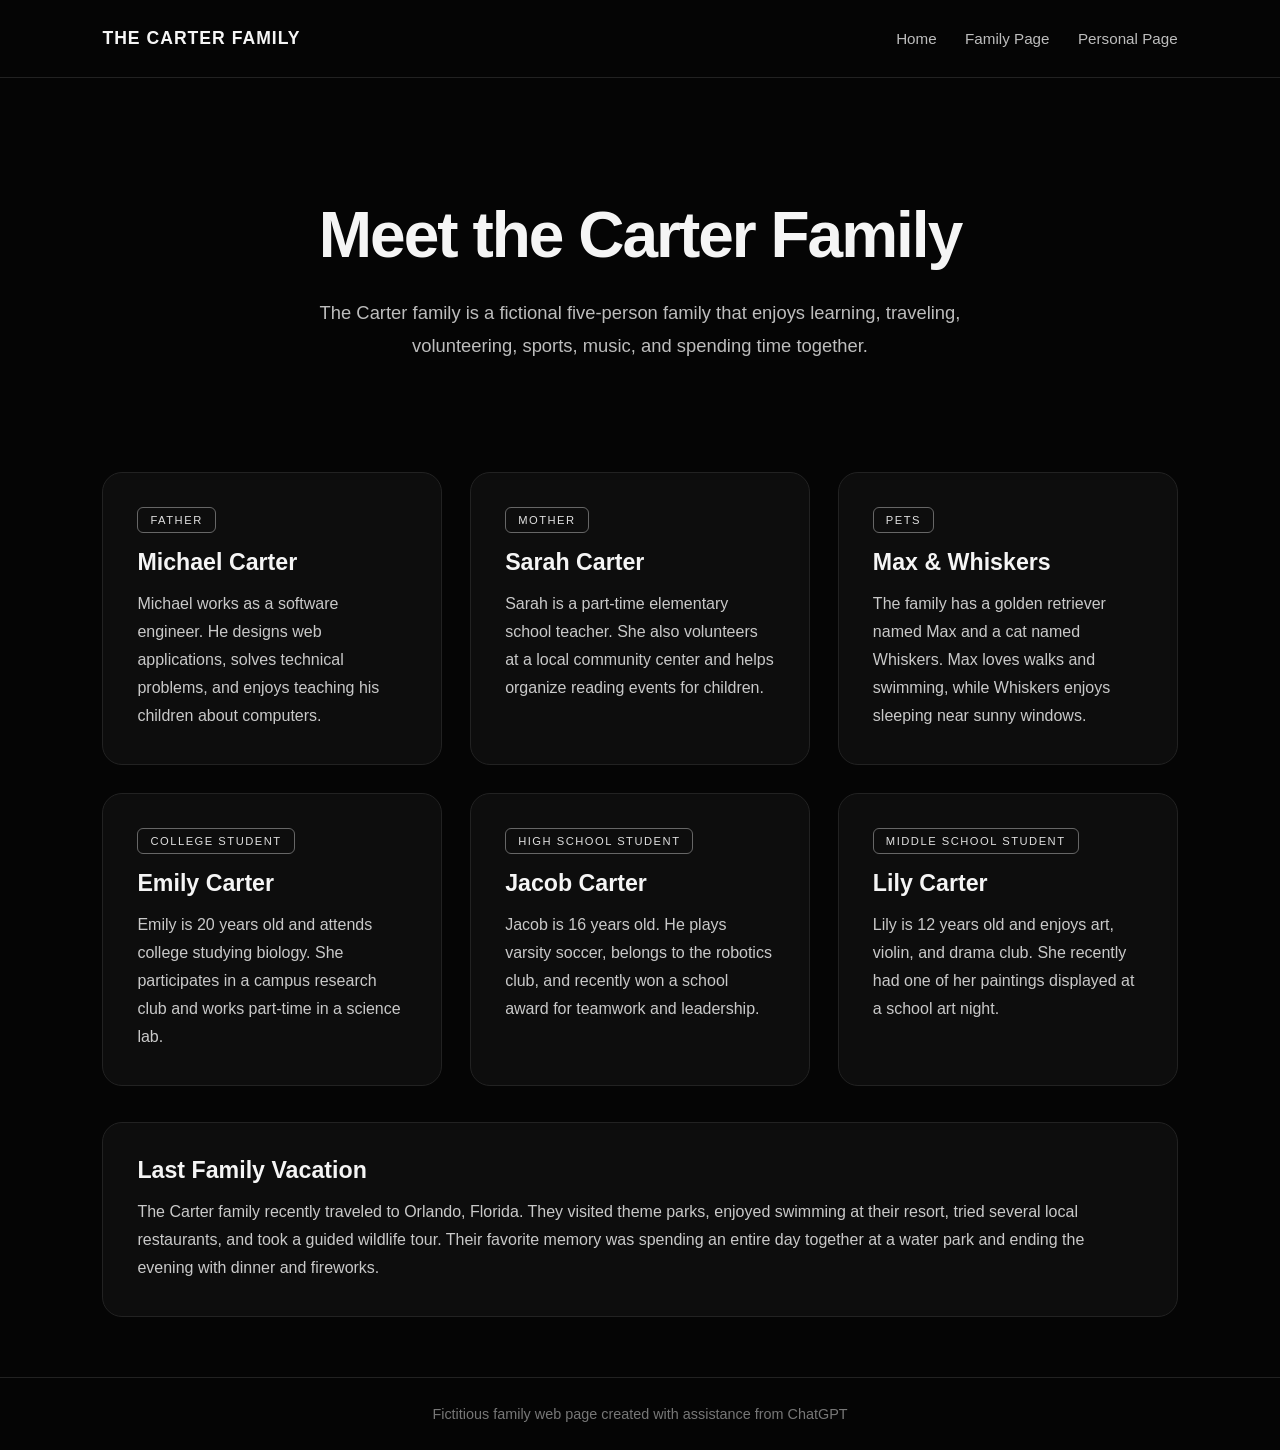
==== family.html @ 8f7396c5 "Update family.html" ====
<!DOCTYPE html>
<html>
<head>
    <title>The Carter Family</title>
    <link rel="stylesheet" href="style.css">
</head>
<body>

<nav>
    <div class="logo">The Carter Family</div>
    <div>
        <a href="index.html">Home</a>
        <a href="family.html">Family Page</a>
        <a href="personal.html">Personal Page</a>
    </div>
</nav>

<section class="hero">
    <h1>Meet the Carter Family</h1>
    <p>
        The Carter family is a fictional five-person family that enjoys learning,
        traveling, volunteering, sports, music, and spending time together.
    </p>
</section>

<div class="container">
    <div class="card-grid">

        <!-- TOP ROW -->
        <div class="card">
            <span class="badge">Father</span>
            <h2>Michael Carter</h2>
            <p>
                Michael works as a software engineer. He designs web applications,
                solves technical problems, and enjoys teaching his children about computers.
            </p>
        </div>

        <div class="card">
            <span class="badge">Mother</span>
            <h2>Sarah Carter</h2>
            <p>
                Sarah is a part-time elementary school teacher. She also volunteers
                at a local community center and helps organize reading events for children.
            </p>
        </div>

        <div class="card">
            <span class="badge">Pets</span>
            <h2>Max & Whiskers</h2>
            <p>
                The family has a golden retriever named Max and a cat named Whiskers.
                Max loves walks and swimming, while Whiskers enjoys sleeping near sunny windows.
            </p>
        </div>

        <!-- BOTTOM ROW -->
        <div class="card">
            <span class="badge">College Student</span>
            <h2>Emily Carter</h2>
            <p>
                Emily is 20 years old and attends college studying biology.
                She participates in a campus research club and works part-time in a science lab.
            </p>
        </div>

        <div class="card">
            <span class="badge">High School Student</span>
            <h2>Jacob Carter</h2>
            <p>
                Jacob is 16 years old. He plays varsity soccer, belongs to the robotics club,
                and recently won a school award for teamwork and leadership.
            </p>
        </div>

        <div class="card">
            <span class="badge">Middle School Student</span>
            <h2>Lily Carter</h2>
            <p>
                Lily is 12 years old and enjoys art, violin, and drama club.
                She recently had one of her paintings displayed at a school art night.
            </p>
        </div>

    </div>

    <br><br>

    <div class="card">
        <h2>Last Family Vacation</h2>
        <p>
            The Carter family recently traveled to Orlando, Florida. They visited theme parks,
            enjoyed swimming at their resort, tried several local restaurants, and took a guided
            wildlife tour. Their favorite memory was spending an entire day together at a water park
            and ending the evening with dinner and fireworks.
        </p>
    </div>
</div>

<footer>
    <p>Fictitious family web page created with assistance from ChatGPT</p>
</footer>

</body>
</html>
---- style.css ----
* {
    box-sizing: border-box;
    margin: 0;
    padding: 0;
}

body {
    font-family: Arial, Helvetica, sans-serif;
    background: #050505;
    color: #f5f5f5;
    min-height: 100vh;
}

/* NAVBAR */
nav {
    display: flex;
    justify-content: space-between;
    align-items: center;
    padding: 28px 8%;
    border-bottom: 1px solid #222;
}

.logo {
    font-size: 1.1rem;
    font-weight: 700;
    letter-spacing: 1px;
    text-transform: uppercase;
}

nav a {
    color: #bdbdbd;
    text-decoration: none;
    margin-left: 24px;
    font-size: 0.95rem;
}

nav a:hover {
    color: #ffffff;
}

/* HERO */
.hero {
    padding: 120px 10% 80px;
    max-width: 1000px;
    margin: 0 auto;
    text-align: center;
}

.hero h1 {
    font-size: 4rem;
    font-weight: 700;
    letter-spacing: -2px;
    margin-bottom: 24px;
}

.hero p {
    color: #bdbdbd;
    font-size: 1.15rem;
    line-height: 1.8;
    max-width: 750px;
    margin: 0 auto;
}

/* BUTTONS */
.button-group {
    margin-top: 38px;
    display: flex;
    justify-content: center;
    gap: 15px;
}

.btn {
    display: inline-block;
    padding: 13px 24px;
    border: 1px solid #444;
    color: #f5f5f5;
    text-decoration: none;
    border-radius: 999px;
    transition: 0.25s;
}

.btn:hover {
    background: #f5f5f5;
    color: #050505;
}

/* CONTENT */
.container {
    width: 84%;
    max-width: 1100px;
    margin: 30px auto 60px;
}

/* 3 PER ROW */
.card-grid {
    display: grid;
    grid-template-columns: repeat(3, 1fr);
    gap: 28px;
}

/* CARDS (BIGGER) */
.card {
    background: #0d0d0d;
    border: 1px solid #222;
    padding: 34px;
    border-radius: 20px;
    transition: 0.25s;
}

.card:hover {
    border-color: #888;
    transform: translateY(-6px);
}

.card h2 {
    font-size: 1.45rem;
    margin-bottom: 14px;
}

.card h3 {
    margin-bottom: 10px;
}

.card p {
    color: #c9c9c9;
    line-height: 1.75;
}

/* OUTLINED LABELS */
.badge {
    display: inline-block;
    font-size: 0.7rem;
    letter-spacing: 1.5px;
    text-transform: uppercase;
    margin-bottom: 16px;

    padding: 6px 12px;
    border: 1px solid #666;
    border-radius: 6px;

    color: #e0e0e0;
    background: transparent;
}

/* FOOTER */
footer {
    border-top: 1px solid #222;
    color: #777;
    text-align: center;
    padding: 28px;
    font-size: 0.9rem;
}
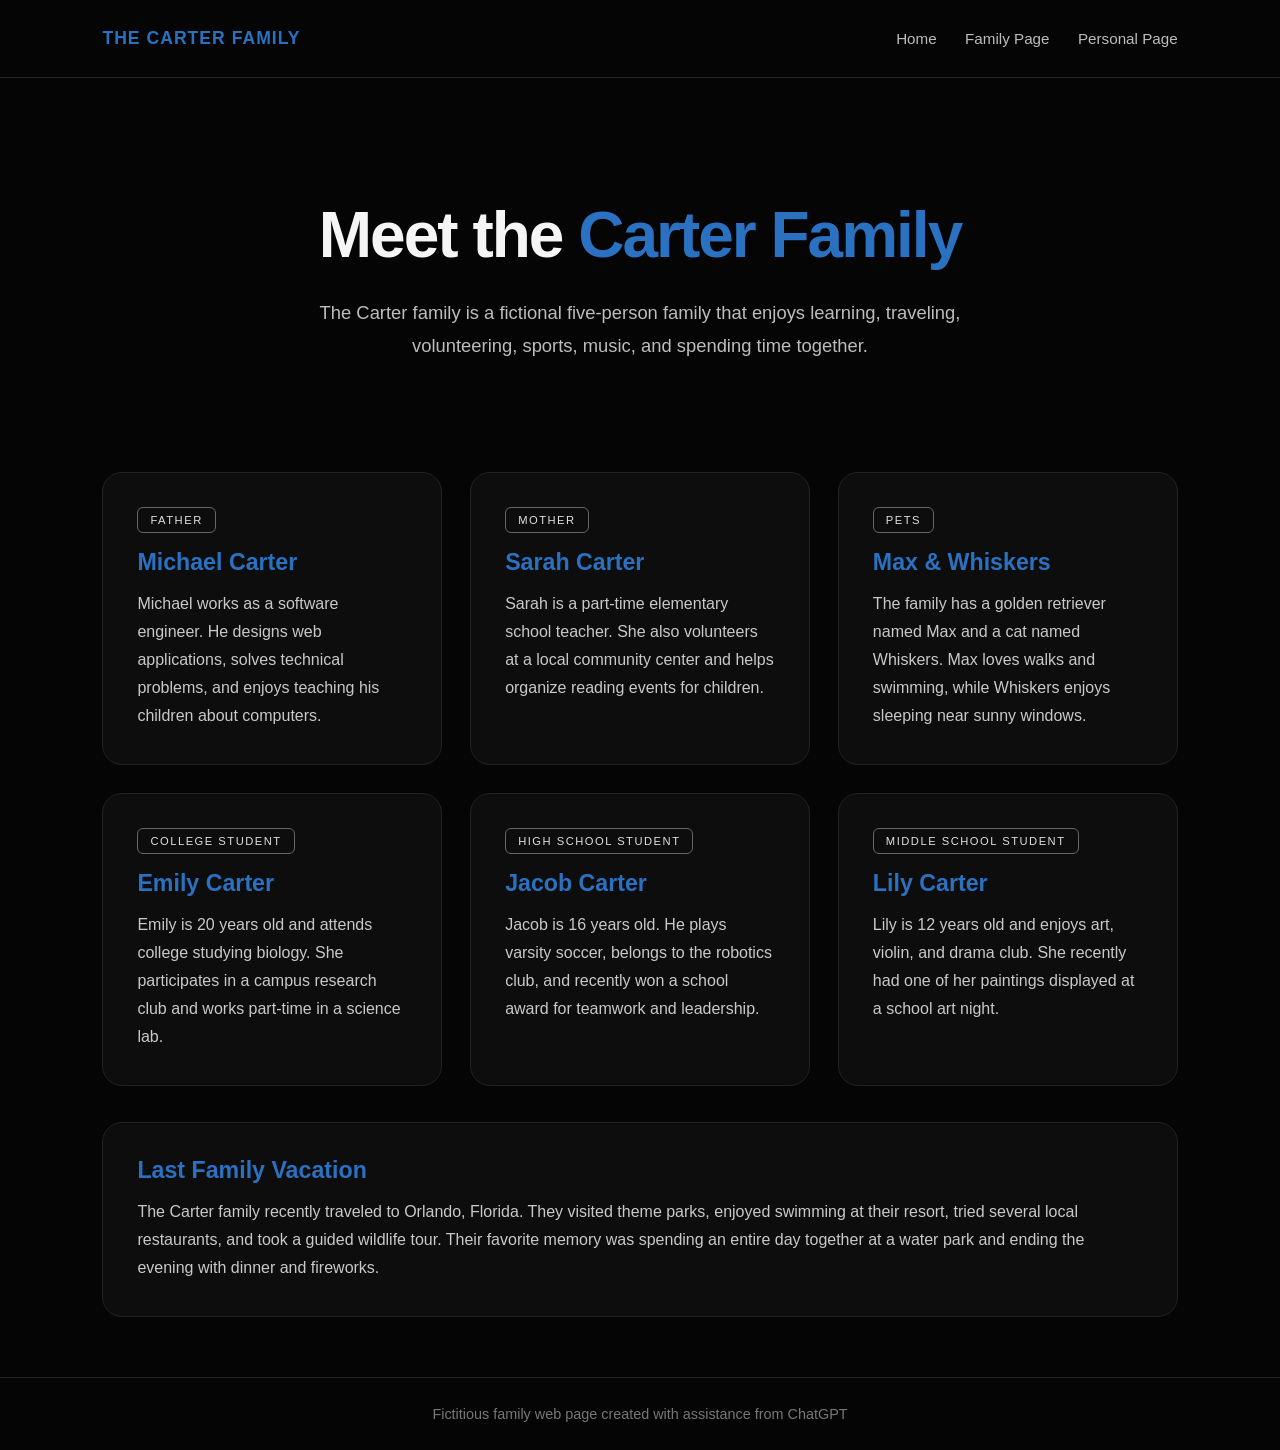
==== commit d35b6d2f: "Update family.html" ====
--- a/family.html
+++ b/family.html
@@ -16,7 +16,7 @@
 </nav>
 
 <section class="hero">
-    <h1>Meet the Carter Family</h1>
+    <h1>Meet the <span>Carter Family</span></h1>
     <p>
         The Carter family is a fictional five-person family that enjoys learning,
         traveling, volunteering, sports, music, and spending time together.
--- a/style.css
+++ b/style.css
@@ -25,6 +25,7 @@
     font-weight: 700;
     letter-spacing: 1px;
     text-transform: uppercase;
+    color: #2b71c2; /* BLUE */
 }
 
 nav a {
@@ -53,6 +54,11 @@
     margin-bottom: 24px;
 }
 
+/* "Carter Family" in title */
+.hero h1 span {
+    color: #2b71c2;
+}
+
 .hero p {
     color: #bdbdbd;
     font-size: 1.15rem;
@@ -72,15 +78,15 @@
 .btn {
     display: inline-block;
     padding: 13px 24px;
-    border: 1px solid #444;
-    color: #f5f5f5;
+    border: 1px solid #2b71c2;
+    color: #2b71c2;
     text-decoration: none;
     border-radius: 999px;
     transition: 0.25s;
 }
 
 .btn:hover {
-    background: #f5f5f5;
+    background: #2b71c2;
     color: #050505;
 }
 
@@ -91,14 +97,14 @@
     margin: 30px auto 60px;
 }
 
-/* 3 PER ROW */
+/* GRID */
 .card-grid {
     display: grid;
     grid-template-columns: repeat(3, 1fr);
     gap: 28px;
 }
 
-/* CARDS (BIGGER) */
+/* CARDS */
 .card {
     background: #0d0d0d;
     border: 1px solid #222;
@@ -108,25 +114,18 @@
 }
 
 .card:hover {
-    border-color: #888;
+    border-color: #2b71c2;
     transform: translateY(-6px);
 }
 
+/* NAMES in cards (family page) */
 .card h2 {
     font-size: 1.45rem;
     margin-bottom: 14px;
+    color: #2b71c2;
 }
 
-.card h3 {
-    margin-bottom: 10px;
-}
-
-.card p {
-    color: #c9c9c9;
-    line-height: 1.75;
-}
-
-/* OUTLINED LABELS */
+/* LABELS */
 .badge {
     display: inline-block;
     font-size: 0.7rem;
@@ -139,7 +138,23 @@
     border-radius: 6px;
 
     color: #e0e0e0;
-    background: transparent;
+}
+
+/* TEXT */
+.card p {
+    color: #c9c9c9;
+    line-height: 1.75;
+}
+
+/* LAST FAMILY VACATION TITLE */
+.card h2:last-of-type {
+    /* keeps consistent color */
+    color: #2b71c2;
+}
+
+/* PERSONAL PAGE SECTION TITLES */
+.card h2 {
+    color: #2b71c2;
 }
 
 /* FOOTER */
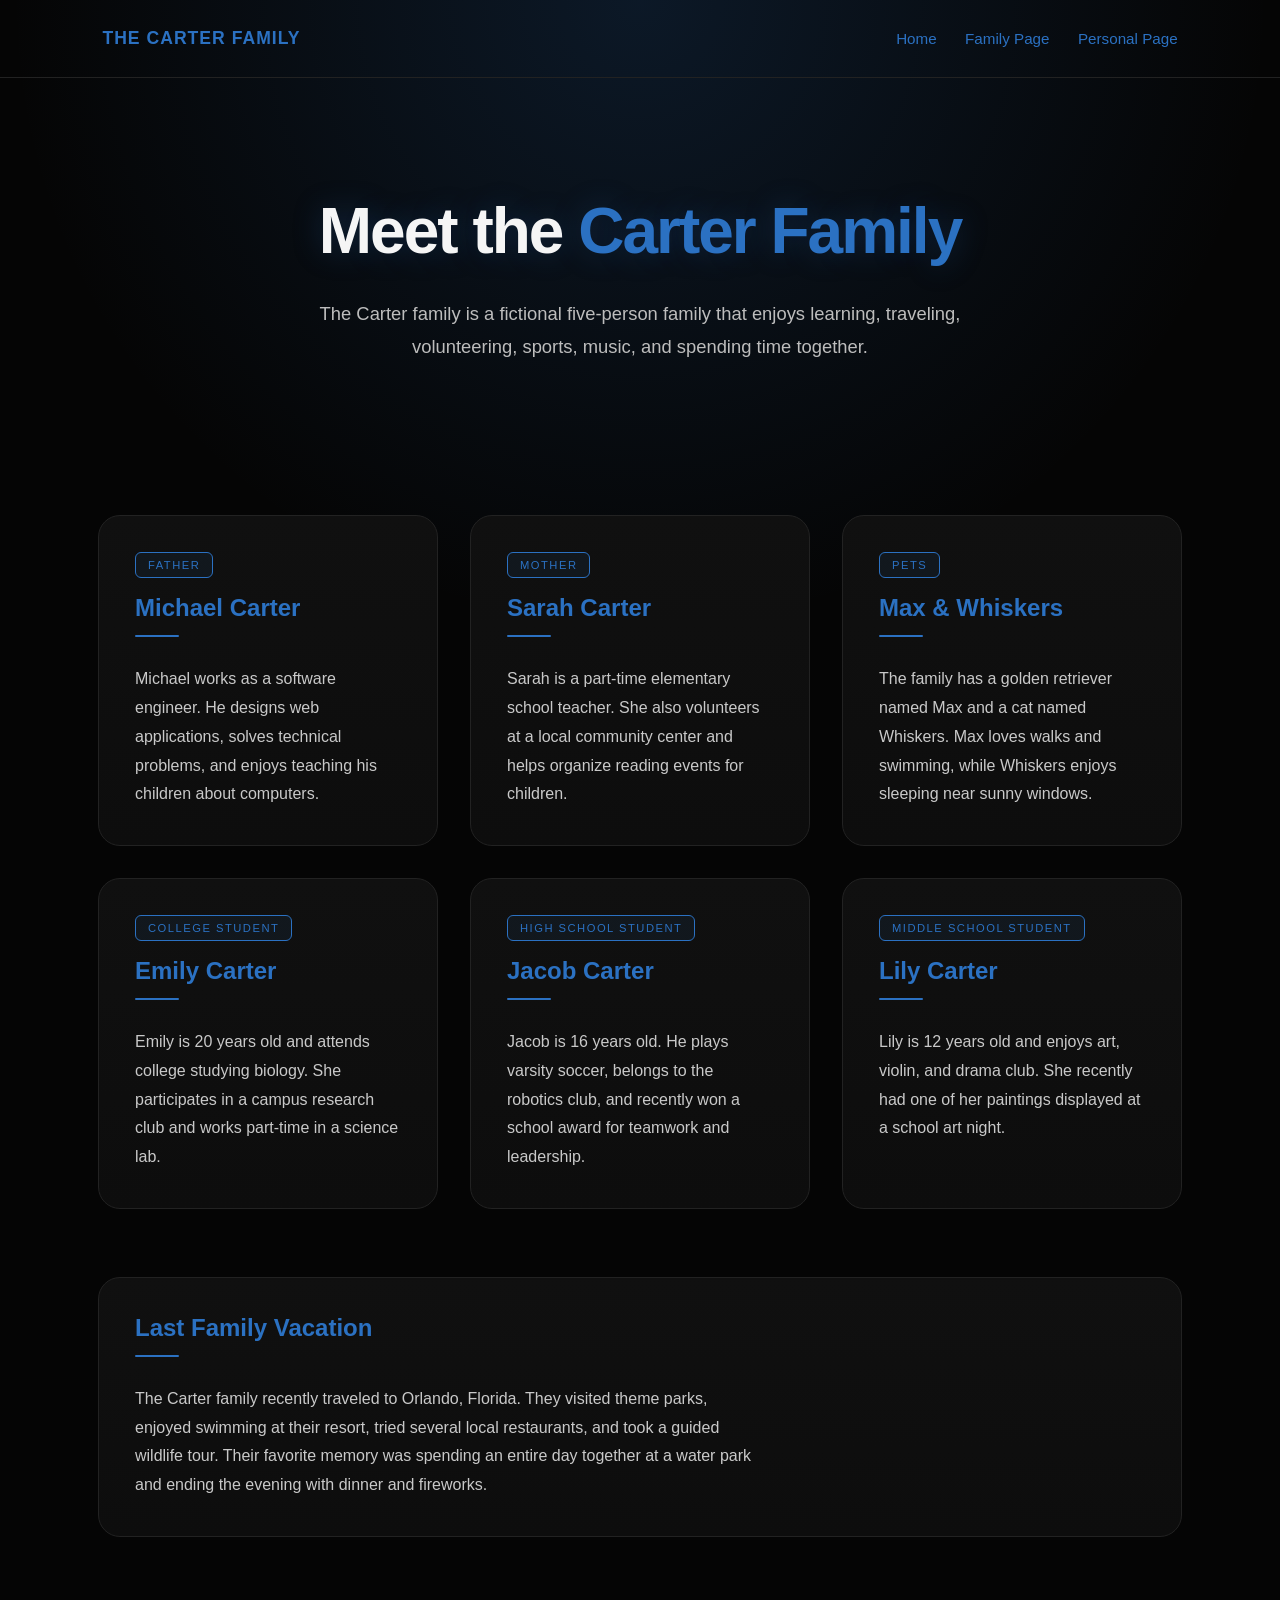
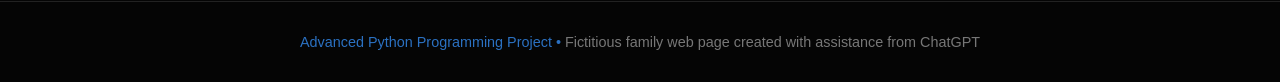
==== commit edfd3749: "Update family.html" ====
--- a/family.html
+++ b/family.html
@@ -9,9 +9,9 @@
 <nav>
     <div class="logo">The Carter Family</div>
     <div>
-        <a href="index.html">Home</a>
-        <a href="family.html">Family Page</a>
-        <a href="personal.html">Personal Page</a>
+        <a href="index.html" class="active">Home</a>
+        <a href="family.html" class="active">Family Page</a>
+        <a href="personal.html" class="active">Personal Page</a>
     </div>
 </nav>
 
--- a/style.css
+++ b/style.css
@@ -4,10 +4,30 @@
     padding: 0;
 }
 
+:root {
+    --accent: #2b71c2;
+    --bg: #050505;
+    --card: #0d0d0d;
+    --border: #222;
+    --text: #f5f5f5;
+    --muted: #c9c9c9;
+
+    --space-sm: 16px;
+    --space-md: 32px;
+    --space-lg: 64px;
+    --space-xl: 120px;
+}
+
+html {
+    scroll-behavior: smooth;
+}
+
 body {
     font-family: Arial, Helvetica, sans-serif;
-    background: #050505;
-    color: #f5f5f5;
+    background:
+        radial-gradient(circle at top center, rgba(43, 113, 194, 0.18), transparent 35%),
+        var(--bg);
+    color: var(--text);
     min-height: 100vh;
 }
 
@@ -17,7 +37,8 @@
     justify-content: space-between;
     align-items: center;
     padding: 28px 8%;
-    border-bottom: 1px solid #222;
+    border-bottom: 1px solid var(--border);
+    animation: fadeDown 0.7s ease both;
 }
 
 .logo {
@@ -25,7 +46,7 @@
     font-weight: 700;
     letter-spacing: 1px;
     text-transform: uppercase;
-    color: #2b71c2; /* BLUE */
+    color: var(--accent);
 }
 
 nav a {
@@ -33,15 +54,17 @@
     text-decoration: none;
     margin-left: 24px;
     font-size: 0.95rem;
-}
-
-nav a:hover {
-    color: #ffffff;
+    transition: 0.25s;
+}
+
+nav a:hover,
+nav a.active {
+    color: var(--accent);
 }
 
 /* HERO */
 .hero {
-    padding: 120px 10% 80px;
+    padding: var(--space-xl) 10%;
     max-width: 1000px;
     margin: 0 auto;
     text-align: center;
@@ -51,12 +74,15 @@
     font-size: 4rem;
     font-weight: 700;
     letter-spacing: -2px;
-    margin-bottom: 24px;
-}
-
-/* "Carter Family" in title */
+    line-height: 1.05;
+    margin-bottom: var(--space-md);
+    opacity: 0;
+    animation: fadeUp 0.8s ease forwards;
+    text-shadow: 0 0 30px rgba(43, 113, 194, 0.25);
+}
+
 .hero h1 span {
-    color: #2b71c2;
+    color: var(--accent);
 }
 
 .hero p {
@@ -64,104 +90,225 @@
     font-size: 1.15rem;
     line-height: 1.8;
     max-width: 750px;
-    margin: 0 auto;
+    margin: 0 auto var(--space-md);
+    opacity: 0;
+    animation: fadeUp 0.8s ease 0.15s forwards;
 }
 
 /* BUTTONS */
 .button-group {
-    margin-top: 38px;
     display: flex;
     justify-content: center;
-    gap: 15px;
+    align-items: center;
+    gap: var(--space-sm);
+    margin-bottom: var(--space-lg);
+    opacity: 0;
+    animation: fadeUp 0.8s ease 0.3s forwards;
 }
 
 .btn {
-    display: inline-block;
+    min-width: 210px;
+    text-align: center;
     padding: 13px 24px;
-    border: 1px solid #2b71c2;
-    color: #2b71c2;
+    border-radius: 999px;
     text-decoration: none;
-    border-radius: 999px;
     transition: 0.25s;
+    font-weight: 500;
+    cursor: pointer;
+}
+
+.btn:first-child {
+    background: var(--accent);
+    color: var(--bg);
+    border: 1px solid var(--accent);
+}
+
+.btn:last-child {
+    border: 1px solid var(--accent);
+    color: var(--accent);
+    background: transparent;
 }
 
 .btn:hover {
-    background: #2b71c2;
-    color: #050505;
+    transform: translateY(-3px);
+    box-shadow: 0 0 22px rgba(43, 113, 194, 0.35);
 }
 
 /* CONTENT */
 .container {
-    width: 84%;
-    max-width: 1100px;
-    margin: 30px auto 60px;
-}
-
-/* GRID */
+    width: 100%;
+    max-width: 1150px;
+    margin: 0 auto var(--space-lg);
+    padding: 0 28px;
+    display: flex;
+    flex-direction: column;
+    align-items: center;
+}
+
+/* CARD GRID */
 .card-grid {
+    width: 100%;
     display: grid;
-    grid-template-columns: repeat(3, 1fr);
-    gap: 28px;
+    grid-template-columns: repeat(auto-fit, minmax(320px, 340px));
+    justify-content: center;
+    gap: var(--space-md);
 }
 
 /* CARDS */
 .card {
-    background: #0d0d0d;
-    border: 1px solid #222;
-    padding: 34px;
-    border-radius: 20px;
+    background: linear-gradient(180deg, #101010, var(--card));
+    border: 1px solid var(--border);
+    padding: 36px;
+    border-radius: 22px;
     transition: 0.25s;
+    opacity: 0;
+    animation: fadeUp 0.65s ease forwards;
+    cursor: default;
 }
 
 .card:hover {
-    border-color: #2b71c2;
+    border-color: var(--accent);
     transform: translateY(-6px);
-}
-
-/* NAMES in cards (family page) */
+    box-shadow: 0 0 28px rgba(43, 113, 194, 0.18);
+}
+
+.card:nth-child(1) { animation-delay: 0.15s; }
+.card:nth-child(2) { animation-delay: 0.25s; }
+.card:nth-child(3) { animation-delay: 0.35s; }
+.card:nth-child(4) { animation-delay: 0.45s; }
+.card:nth-child(5) { animation-delay: 0.55s; }
+.card:nth-child(6) { animation-delay: 0.65s; }
+
 .card h2 {
-    font-size: 1.45rem;
-    margin-bottom: 14px;
-    color: #2b71c2;
-}
-
-/* LABELS */
+    font-size: 1.5rem;
+    margin-bottom: var(--space-sm);
+    color: var(--accent);
+    line-height: 1.2;
+    position: relative;
+    padding-bottom: 12px;
+}
+
+.card h2::after {
+    content: "";
+    display: block;
+    width: 44px;
+    height: 2px;
+    background: var(--accent);
+    margin-top: 12px;
+    border-radius: 999px;
+}
+
+.card p {
+    color: var(--muted);
+    line-height: 1.8;
+    max-width: 70ch;
+}
+
+/* BADGES */
 .badge {
     display: inline-block;
     font-size: 0.7rem;
     letter-spacing: 1.5px;
     text-transform: uppercase;
-    margin-bottom: 16px;
-
+    margin-bottom: var(--space-sm);
     padding: 6px 12px;
-    border: 1px solid #666;
+    border: 1px solid var(--accent);
     border-radius: 6px;
-
-    color: #e0e0e0;
-}
-
-/* TEXT */
-.card p {
-    color: #c9c9c9;
-    line-height: 1.75;
-}
-
-/* LAST FAMILY VACATION TITLE */
-.card h2:last-of-type {
-    /* keeps consistent color */
-    color: #2b71c2;
-}
-
-/* PERSONAL PAGE SECTION TITLES */
-.card h2 {
-    color: #2b71c2;
+    color: var(--accent);
+    background: rgba(43, 113, 194, 0.08);
+}
+
+/* STANDALONE CARD */
+.container > .card {
+    width: 100%;
+    max-width: 1084px;
+    margin-top: var(--space-md);
+    animation-delay: 0.75s;
 }
 
 /* FOOTER */
 footer {
-    border-top: 1px solid #222;
+    border-top: 1px solid var(--border);
     color: #777;
     text-align: center;
-    padding: 28px;
+    padding: var(--space-md);
     font-size: 0.9rem;
-}
+    opacity: 0;
+    animation: fadeUp 0.8s ease 0.9s forwards;
+}
+
+footer p::before {
+    content: "Advanced Python Programming Project • ";
+    color: var(--accent);
+}
+
+/* ACCESSIBILITY */
+a:focus,
+.btn:focus {
+    outline: 2px solid var(--accent);
+    outline-offset: 4px;
+}
+
+/* ANIMATIONS */
+@keyframes fadeUp {
+    from {
+        opacity: 0;
+        transform: translateY(18px);
+    }
+
+    to {
+        opacity: 1;
+        transform: translateY(0);
+    }
+}
+
+@keyframes fadeDown {
+    from {
+        opacity: 0;
+        transform: translateY(-12px);
+    }
+
+    to {
+        opacity: 1;
+        transform: translateY(0);
+    }
+}
+
+/* RESPONSIVE */
+@media (max-width: 900px) {
+    .hero h1 {
+        font-size: 3rem;
+    }
+}
+
+@media (max-width: 650px) {
+    nav {
+        flex-direction: column;
+        gap: 16px;
+    }
+
+    nav a {
+        margin: 0 10px;
+    }
+
+    .hero {
+        padding: var(--space-lg) 10%;
+    }
+
+    .hero h1 {
+        font-size: 2.4rem;
+    }
+
+    .button-group {
+        flex-direction: column;
+        align-items: center;
+    }
+
+    .card-grid {
+        grid-template-columns: 1fr;
+    }
+
+    .container > .card {
+        max-width: 100%;
+    }
+}
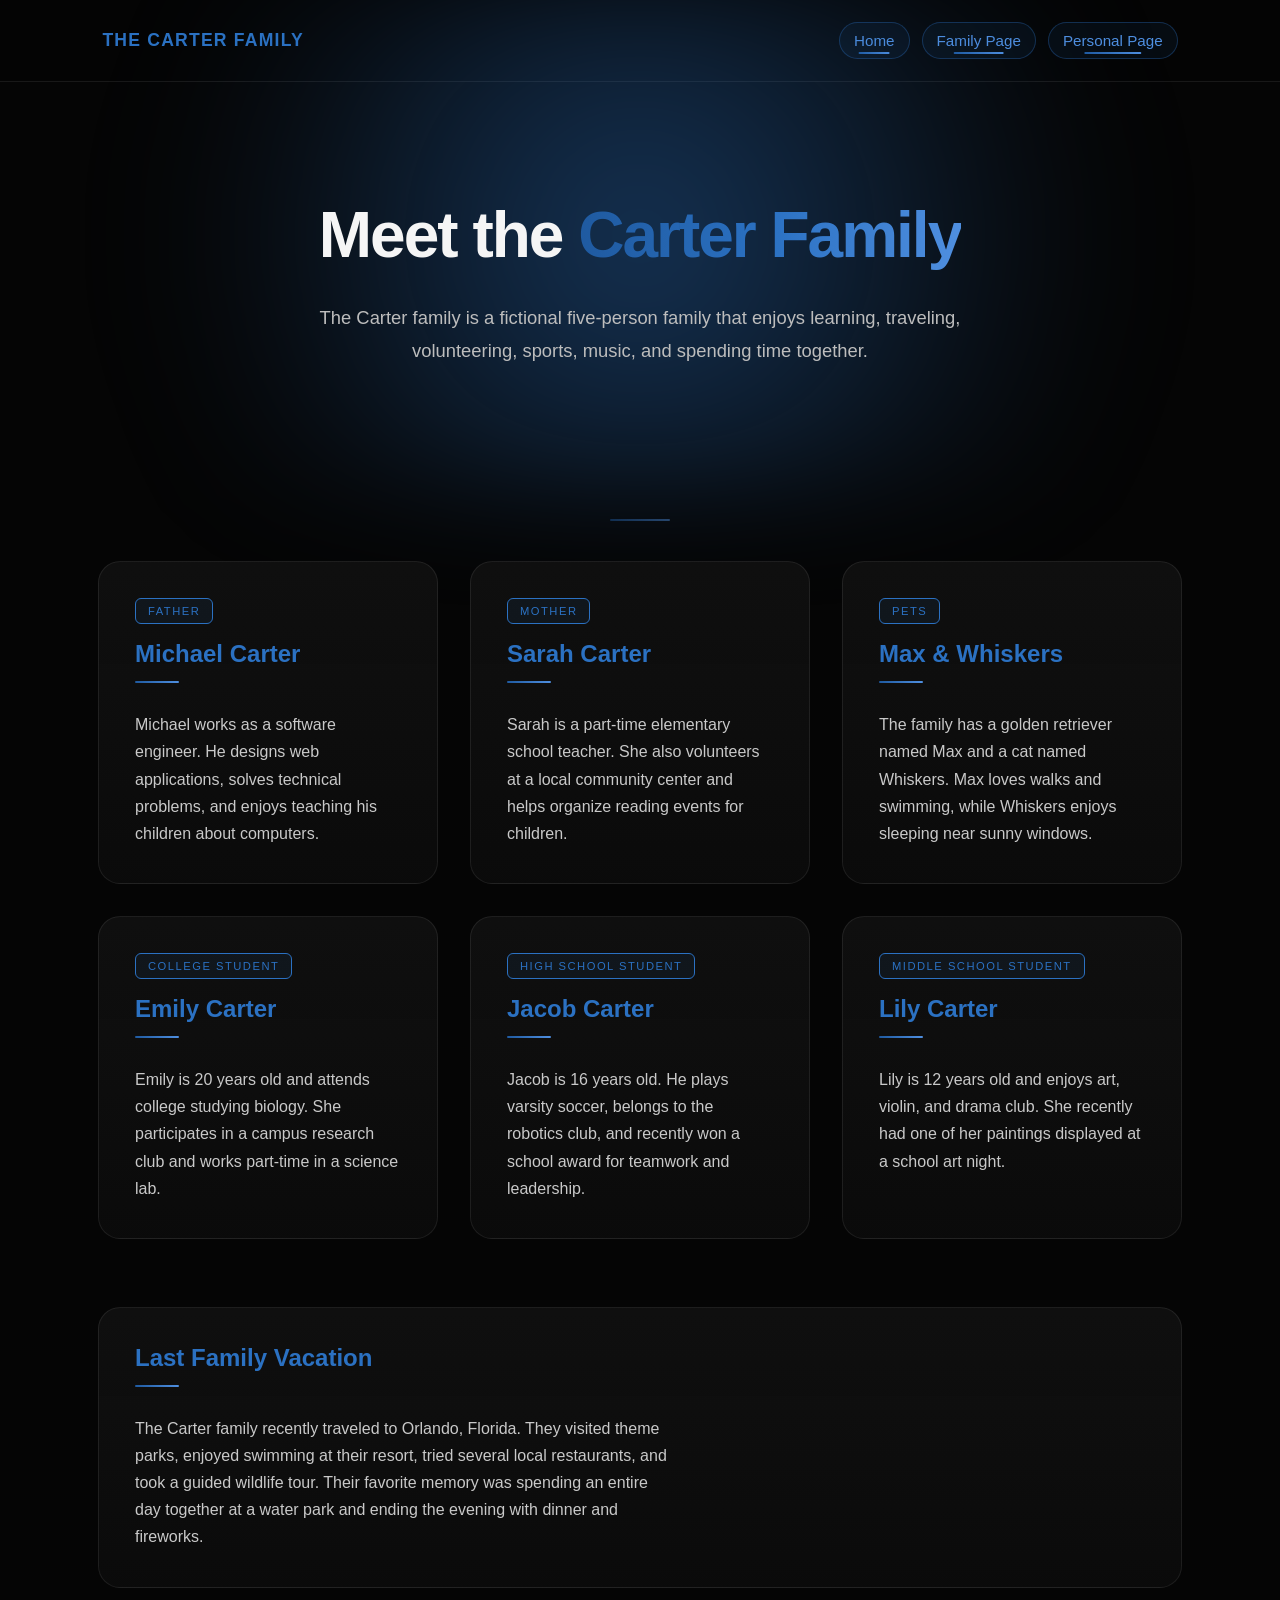
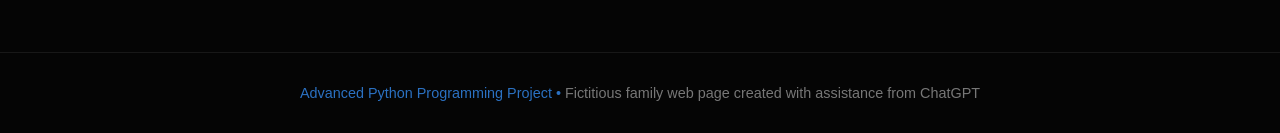
==== commit b3b4b1bf: "Update family.html" ====
--- a/family.html
+++ b/family.html
@@ -4,6 +4,17 @@
     <title>The Carter Family</title>
     <link rel="stylesheet" href="style.css">
 </head>
+
+<script>
+document.querySelectorAll('.card').forEach(card => {
+    card.addEventListener('mousemove', e => {
+        const rect = card.getBoundingClientRect();
+        card.style.setProperty('--x', (e.clientX - rect.left) + 'px');
+        card.style.setProperty('--y', (e.clientY - rect.top) + 'px');
+    });
+});
+</script>    
+    
 <body>
 
 <nav>
--- a/style.css
+++ b/style.css
@@ -6,9 +6,12 @@
 
 :root {
     --accent: #2b71c2;
+    --accent-light: #4f8fe0;
+    --accent-dark: #1f5aa0;
+
     --bg: #050505;
-    --card: #0d0d0d;
-    --border: #222;
+    --card: rgba(13, 13, 13, 0.72);
+    --border: rgba(255, 255, 255, 0.08);
     --text: #f5f5f5;
     --muted: #c9c9c9;
 
@@ -24,11 +27,11 @@
 
 body {
     font-family: Arial, Helvetica, sans-serif;
-    background:
-        radial-gradient(circle at top center, rgba(43, 113, 194, 0.18), transparent 35%),
-        var(--bg);
+    background: var(--bg);
     color: var(--text);
     min-height: 100vh;
+    -webkit-font-smoothing: antialiased;
+    animation: pageFade 0.5s ease both;
 }
 
 /* NAVBAR */
@@ -36,30 +39,61 @@
     display: flex;
     justify-content: space-between;
     align-items: center;
-    padding: 28px 8%;
+    padding: 22px 8%;
     border-bottom: 1px solid var(--border);
+    background: rgba(5, 5, 5, 0.7);
+    backdrop-filter: blur(14px);
     animation: fadeDown 0.7s ease both;
 }
 
 .logo {
     font-size: 1.1rem;
-    font-weight: 700;
-    letter-spacing: 1px;
+    font-weight: 800;
+    letter-spacing: 1.2px;
     text-transform: uppercase;
     color: var(--accent);
 }
 
+nav div:last-child {
+    display: flex;
+    align-items: center;
+    gap: 12px;
+}
+
 nav a {
+    position: relative;
     color: #bdbdbd;
     text-decoration: none;
-    margin-left: 24px;
     font-size: 0.95rem;
+    padding: 9px 14px;
+    border: 1px solid transparent;
+    border-radius: 999px;
     transition: 0.25s;
 }
 
 nav a:hover,
 nav a.active {
-    color: var(--accent);
+    color: var(--accent-light);
+    border-color: rgba(43, 113, 194, 0.35);
+    background: rgba(43, 113, 194, 0.08);
+}
+
+nav a::after {
+    content: "";
+    position: absolute;
+    left: 50%;
+    bottom: 4px;
+    width: 0;
+    height: 2px;
+    background: linear-gradient(90deg, var(--accent-dark), var(--accent-light));
+    border-radius: 999px;
+    transform: translateX(-50%);
+    transition: 0.25s;
+}
+
+nav a:hover::after,
+nav a.active::after {
+    width: 45%;
 }
 
 /* HERO */
@@ -76,13 +110,37 @@
     letter-spacing: -2px;
     line-height: 1.05;
     margin-bottom: var(--space-md);
-    opacity: 0;
-    animation: fadeUp 0.8s ease forwards;
-    text-shadow: 0 0 30px rgba(43, 113, 194, 0.25);
+    position: relative;
+    opacity: 0;
+    animation: titleLoad 0.9s ease forwards;
 }
 
 .hero h1 span {
-    color: var(--accent);
+    background: linear-gradient(90deg, var(--accent-dark), var(--accent), var(--accent-light));
+    -webkit-background-clip: text;
+    background-clip: text;
+    color: transparent;
+}
+
+/* GLOW */
+.hero h1::before {
+    content: "";
+    position: absolute;
+    left: 50%;
+    top: 50%;
+    transform: translate(-50%, -50%);
+    width: 1050px;
+    height: 520px;
+    background: radial-gradient(
+        circle,
+        rgba(43, 113, 194, 0.42) 0%,
+        rgba(43, 113, 194, 0.24) 35%,
+        rgba(43, 113, 194, 0.09) 60%,
+        transparent 85%
+    );
+    filter: blur(55px);
+    z-index: -1;
+    animation: glowPulse 4s ease-in-out infinite;
 }
 
 .hero p {
@@ -92,7 +150,7 @@
     max-width: 750px;
     margin: 0 auto var(--space-md);
     opacity: 0;
-    animation: fadeUp 0.8s ease 0.15s forwards;
+    animation: fadeUp 0.8s ease 0.2s forwards;
 }
 
 /* BUTTONS */
@@ -101,9 +159,9 @@
     justify-content: center;
     align-items: center;
     gap: var(--space-sm);
-    margin-bottom: var(--space-lg);
-    opacity: 0;
-    animation: fadeUp 0.8s ease 0.3s forwards;
+    margin-bottom: 36px;
+    opacity: 0;
+    animation: fadeUp 0.8s ease 0.35s forwards;
 }
 
 .btn {
@@ -118,7 +176,7 @@
 }
 
 .btn:first-child {
-    background: var(--accent);
+    background: linear-gradient(90deg, var(--accent-dark), var(--accent), var(--accent-light));
     color: var(--bg);
     border: 1px solid var(--accent);
 }
@@ -130,8 +188,8 @@
 }
 
 .btn:hover {
-    transform: translateY(-3px);
-    box-shadow: 0 0 22px rgba(43, 113, 194, 0.35);
+    transform: translateY(-3px) scale(1.03);
+    box-shadow: 0 0 22px rgba(43, 113, 194, 0.42);
 }
 
 /* CONTENT */
@@ -145,6 +203,17 @@
     align-items: center;
 }
 
+.container::before {
+    content: "";
+    display: block;
+    width: 60px;
+    height: 2px;
+    background: linear-gradient(90deg, var(--accent-dark), var(--accent-light));
+    margin: 0 auto 40px;
+    opacity: 0.45;
+    border-radius: 999px;
+}
+
 /* CARD GRID */
 .card-grid {
     width: 100%;
@@ -156,18 +225,38 @@
 
 /* CARDS */
 .card {
-    background: linear-gradient(180deg, #101010, var(--card));
+    position: relative;
+    overflow: hidden;
+    background: linear-gradient(180deg, rgba(18, 18, 18, 0.84), var(--card));
+    backdrop-filter: blur(8px);
     border: 1px solid var(--border);
     padding: 36px;
     border-radius: 22px;
     transition: 0.25s;
     opacity: 0;
     animation: fadeUp 0.65s ease forwards;
-    cursor: default;
+}
+
+.card::before {
+    content: "";
+    position: absolute;
+    width: 220px;
+    height: 220px;
+    background: radial-gradient(circle, rgba(43, 113, 194, 0.22), transparent 70%);
+    top: var(--y, 50%);
+    left: var(--x, 50%);
+    transform: translate(-50%, -50%);
+    opacity: 0;
+    transition: opacity 0.25s;
+    pointer-events: none;
+}
+
+.card:hover::before {
+    opacity: 1;
 }
 
 .card:hover {
-    border-color: var(--accent);
+    border-color: rgba(43, 113, 194, 0.7);
     transform: translateY(-6px);
     box-shadow: 0 0 28px rgba(43, 113, 194, 0.18);
 }
@@ -179,12 +268,18 @@
 .card:nth-child(5) { animation-delay: 0.55s; }
 .card:nth-child(6) { animation-delay: 0.65s; }
 
+.card h2,
+.card p,
+.badge {
+    position: relative;
+    z-index: 1;
+}
+
 .card h2 {
     font-size: 1.5rem;
     margin-bottom: var(--space-sm);
     color: var(--accent);
     line-height: 1.2;
-    position: relative;
     padding-bottom: 12px;
 }
 
@@ -193,15 +288,15 @@
     display: block;
     width: 44px;
     height: 2px;
-    background: var(--accent);
+    background: linear-gradient(90deg, var(--accent-dark), var(--accent-light));
     margin-top: 12px;
     border-radius: 999px;
 }
 
 .card p {
     color: var(--muted);
-    line-height: 1.8;
-    max-width: 70ch;
+    line-height: 1.7;
+    max-width: 60ch;
 }
 
 /* BADGES */
@@ -250,6 +345,40 @@
 }
 
 /* ANIMATIONS */
+@keyframes pageFade {
+    from {
+        opacity: 0;
+    }
+
+    to {
+        opacity: 1;
+    }
+}
+
+@keyframes titleLoad {
+    from {
+        opacity: 0;
+        transform: translateY(22px) scale(0.98);
+    }
+
+    to {
+        opacity: 1;
+        transform: translateY(0) scale(1);
+    }
+}
+
+@keyframes glowPulse {
+    0%, 100% {
+        opacity: 0.55;
+        transform: translate(-50%, -50%) scale(0.96);
+    }
+
+    50% {
+        opacity: 0.95;
+        transform: translate(-50%, -50%) scale(1.04);
+    }
+}
+
 @keyframes fadeUp {
     from {
         opacity: 0;
@@ -287,8 +416,13 @@
         gap: 16px;
     }
 
+    nav div:last-child {
+        flex-wrap: wrap;
+        justify-content: center;
+    }
+
     nav a {
-        margin: 0 10px;
+        margin: 0;
     }
 
     .hero {
@@ -297,6 +431,11 @@
 
     .hero h1 {
         font-size: 2.4rem;
+    }
+
+    .hero h1::before {
+        width: 650px;
+        height: 380px;
     }
 
     .button-group {
@@ -307,8 +446,4 @@
     .card-grid {
         grid-template-columns: 1fr;
     }
-
-    .container > .card {
-        max-width: 100%;
-    }
-}
+}
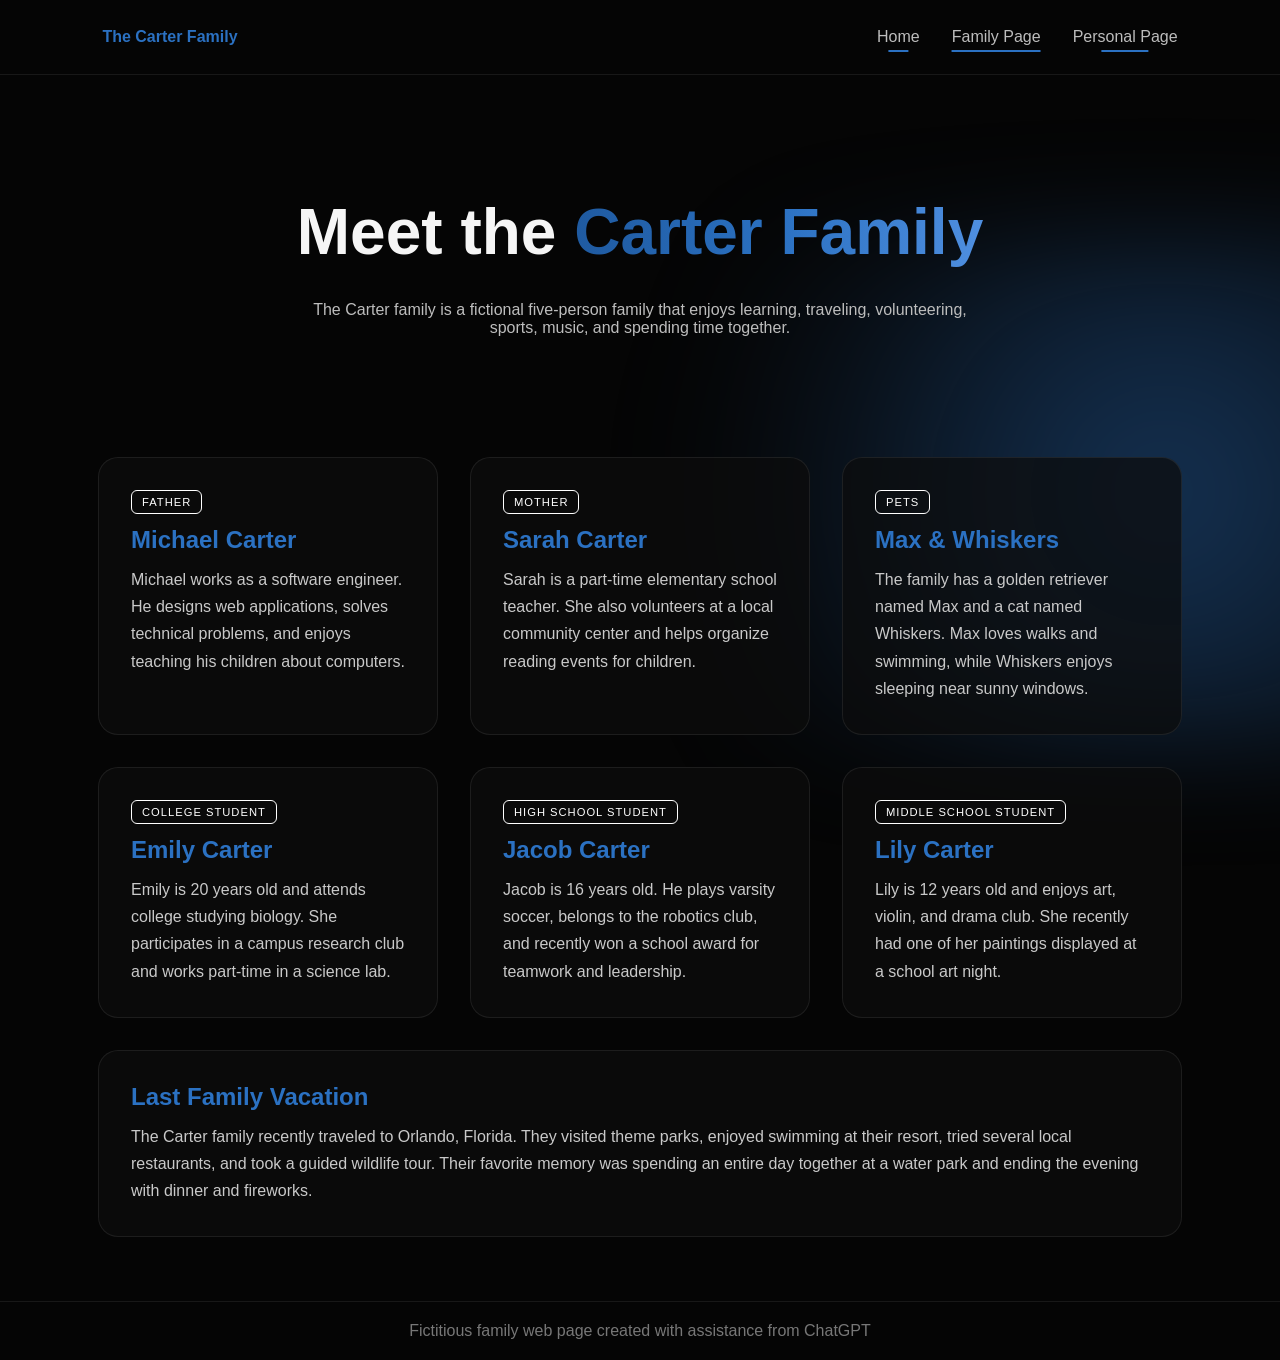
==== commit 8ad49604: "Update family.html" ====
--- a/family.html
+++ b/family.html
@@ -5,24 +5,14 @@
     <link rel="stylesheet" href="style.css">
 </head>
 
-<script>
-document.querySelectorAll('.card').forEach(card => {
-    card.addEventListener('mousemove', e => {
-        const rect = card.getBoundingClientRect();
-        card.style.setProperty('--x', (e.clientX - rect.left) + 'px');
-        card.style.setProperty('--y', (e.clientY - rect.top) + 'px');
-    });
-});
-</script>    
-    
 <body>
 
 <nav>
     <div class="logo">The Carter Family</div>
     <div>
-        <a href="index.html" class="active">Home</a>
+        <a href="index.html">Home</a>
         <a href="family.html" class="active">Family Page</a>
-        <a href="personal.html" class="active">Personal Page</a>
+        <a href="personal.html">Personal Page</a>
     </div>
 </nav>
 
@@ -37,7 +27,6 @@
 <div class="container">
     <div class="card-grid">
 
-        <!-- TOP ROW -->
         <div class="card">
             <span class="badge">Father</span>
             <h2>Michael Carter</h2>
@@ -65,7 +54,6 @@
             </p>
         </div>
 
-        <!-- BOTTOM ROW -->
         <div class="card">
             <span class="badge">College Student</span>
             <h2>Emily Carter</h2>
@@ -93,18 +81,16 @@
             </p>
         </div>
 
-    </div>
+        <div class="card">
+            <h2>Last Family Vacation</h2>
+            <p>
+                The Carter family recently traveled to Orlando, Florida. They visited theme parks,
+                enjoyed swimming at their resort, tried several local restaurants, and took a guided
+                wildlife tour. Their favorite memory was spending an entire day together at a water park
+                and ending the evening with dinner and fireworks.
+            </p>
+        </div>
 
-    <br><br>
-
-    <div class="card">
-        <h2>Last Family Vacation</h2>
-        <p>
-            The Carter family recently traveled to Orlando, Florida. They visited theme parks,
-            enjoyed swimming at their resort, tried several local restaurants, and took a guided
-            wildlife tour. Their favorite memory was spending an entire day together at a water park
-            and ending the evening with dinner and fireworks.
-        </p>
     </div>
 </div>
 
--- a/style.css
+++ b/style.css
@@ -19,6 +19,8 @@
     --space-md: 32px;
     --space-lg: 64px;
     --space-xl: 120px;
+
+    --card-width: 340px;
 }
 
 html {
@@ -31,88 +33,70 @@
     color: var(--text);
     min-height: 100vh;
     -webkit-font-smoothing: antialiased;
-    animation: pageFade 0.5s ease both;
-}
-
-/* NAVBAR */
+    animation: pageFade 0.6s ease both;
+}
+
+/* NAV */
 nav {
     display: flex;
     justify-content: space-between;
     align-items: center;
     padding: 22px 8%;
     border-bottom: 1px solid var(--border);
-    background: rgba(5, 5, 5, 0.7);
-    backdrop-filter: blur(14px);
-    animation: fadeDown 0.7s ease both;
+    animation: fadeDown 0.6s ease both;
 }
 
 .logo {
-    font-size: 1.1rem;
-    font-weight: 800;
-    letter-spacing: 1.2px;
-    text-transform: uppercase;
     color: var(--accent);
+    font-weight: 700;
 }
 
 nav div:last-child {
     display: flex;
-    align-items: center;
-    gap: 12px;
+    gap: 32px;
 }
 
 nav a {
     position: relative;
     color: #bdbdbd;
     text-decoration: none;
-    font-size: 0.95rem;
-    padding: 9px 14px;
-    border: 1px solid transparent;
-    border-radius: 999px;
+    padding: 6px 0;
     transition: 0.25s;
-}
-
-nav a:hover,
-nav a.active {
-    color: var(--accent-light);
-    border-color: rgba(43, 113, 194, 0.35);
-    background: rgba(43, 113, 194, 0.08);
 }
 
 nav a::after {
     content: "";
     position: absolute;
     left: 50%;
-    bottom: 4px;
-    width: 0;
+    bottom: 0;
+    width: 45%;
     height: 2px;
-    background: linear-gradient(90deg, var(--accent-dark), var(--accent-light));
-    border-radius: 999px;
+    background: var(--accent);
     transform: translateX(-50%);
     transition: 0.25s;
 }
 
 nav a:hover::after,
 nav a.active::after {
-    width: 45%;
+    width: 100%;
+}
+
+nav a:hover {
+    color: var(--accent-light);
 }
 
 /* HERO */
 .hero {
     padding: var(--space-xl) 10%;
-    max-width: 1000px;
-    margin: 0 auto;
     text-align: center;
 }
 
 .hero h1 {
     font-size: 4rem;
-    font-weight: 700;
-    letter-spacing: -2px;
-    line-height: 1.05;
     margin-bottom: var(--space-md);
     position: relative;
     opacity: 0;
-    animation: titleLoad 0.9s ease forwards;
+    animation: titleLoad 0.8s ease forwards;
 }
 
 .hero h1 span {
@@ -122,13 +106,11 @@
     color: transparent;
 }
 
-/* GLOW */
 .hero h1::before {
     content: "";
     position: absolute;
     left: 50%;
     top: 50%;
-    transform: translate(-50%, -50%);
     width: 1050px;
     height: 520px;
     background: radial-gradient(
@@ -145,10 +127,8 @@
 
 .hero p {
     color: #bdbdbd;
-    font-size: 1.15rem;
-    line-height: 1.8;
-    max-width: 750px;
-    margin: 0 auto var(--space-md);
+    max-width: 700px;
+    margin: auto;
     opacity: 0;
     animation: fadeUp 0.8s ease 0.2s forwards;
 }
@@ -157,9 +137,8 @@
 .button-group {
     display: flex;
     justify-content: center;
-    align-items: center;
     gap: var(--space-sm);
-    margin-bottom: 36px;
+    margin: 32px 0;
     opacity: 0;
     animation: fadeUp 0.8s ease 0.35s forwards;
 }
@@ -167,98 +146,55 @@
 .btn {
     min-width: 210px;
     text-align: center;
-    padding: 13px 24px;
+    padding: 12px 24px;
     border-radius: 999px;
     text-decoration: none;
     transition: 0.25s;
-    font-weight: 500;
-    cursor: pointer;
 }
 
 .btn:first-child {
     background: linear-gradient(90deg, var(--accent-dark), var(--accent), var(--accent-light));
-    color: var(--bg);
-    border: 1px solid var(--accent);
+    color: black;
 }
 
 .btn:last-child {
     border: 1px solid var(--accent);
     color: var(--accent);
-    background: transparent;
 }
 
 .btn:hover {
     transform: translateY(-3px) scale(1.03);
-    box-shadow: 0 0 22px rgba(43, 113, 194, 0.42);
-}
-
-/* CONTENT */
+    box-shadow: 0 0 22px rgba(43, 113, 194, 0.4);
+}
+
+/* LOCKED LAYOUT */
 .container {
-    width: 100%;
-    max-width: 1150px;
-    margin: 0 auto var(--space-lg);
-    padding: 0 28px;
-    display: flex;
-    flex-direction: column;
-    align-items: center;
-}
-
-.container::before {
-    content: "";
-    display: block;
-    width: 60px;
-    height: 2px;
-    background: linear-gradient(90deg, var(--accent-dark), var(--accent-light));
-    margin: 0 auto 40px;
-    opacity: 0.45;
-    border-radius: 999px;
-}
-
-/* CARD GRID */
+    max-width: calc((var(--card-width) * 3) + (var(--space-md) * 2));
+    margin: auto;
+    padding: 0;
+}
+
 .card-grid {
-    width: 100%;
     display: grid;
-    grid-template-columns: repeat(auto-fit, minmax(320px, 340px));
-    justify-content: center;
+    grid-template-columns: repeat(3, var(--card-width));
     gap: var(--space-md);
 }
 
 /* CARDS */
 .card {
-    position: relative;
-    overflow: hidden;
-    background: linear-gradient(180deg, rgba(18, 18, 18, 0.84), var(--card));
-    backdrop-filter: blur(8px);
+    background: var(--card);
     border: 1px solid var(--border);
-    padding: 36px;
-    border-radius: 22px;
+    padding: 32px;
+    border-radius: 20px;
     transition: 0.25s;
     opacity: 0;
-    animation: fadeUp 0.65s ease forwards;
-}
-
-.card::before {
-    content: "";
-    position: absolute;
-    width: 220px;
-    height: 220px;
-    background: radial-gradient(circle, rgba(43, 113, 194, 0.22), transparent 70%);
-    top: var(--y, 50%);
-    left: var(--x, 50%);
-    transform: translate(-50%, -50%);
-    opacity: 0;
-    transition: opacity 0.25s;
-    pointer-events: none;
-}
-
-.card:hover::before {
-    opacity: 1;
+    animation: fadeUp 0.6s ease forwards;
 }
 
 .card:hover {
-    border-color: rgba(43, 113, 194, 0.7);
+    border-color: var(--accent);
     transform: translateY(-6px);
-    box-shadow: 0 0 28px rgba(43, 113, 194, 0.18);
+    box-shadow: 0 0 20px rgba(43, 113, 194, 0.2);
 }
 
 .card:nth-child(1) { animation-delay: 0.15s; }
@@ -267,114 +203,75 @@
 .card:nth-child(4) { animation-delay: 0.45s; }
 .card:nth-child(5) { animation-delay: 0.55s; }
 .card:nth-child(6) { animation-delay: 0.65s; }
-
-.card h2,
-.card p,
-.badge {
-    position: relative;
-    z-index: 1;
+.card:nth-child(7) { animation-delay: 0.75s; }
+
+/* WIDE BOTTOM CARD */
+.card-grid > .card:last-child:nth-child(7) {
+    grid-column: 1 / 4;
+    width: 100%;
 }
 
 .card h2 {
-    font-size: 1.5rem;
-    margin-bottom: var(--space-sm);
     color: var(--accent);
-    line-height: 1.2;
-    padding-bottom: 12px;
-}
-
-.card h2::after {
-    content: "";
-    display: block;
-    width: 44px;
-    height: 2px;
-    background: linear-gradient(90deg, var(--accent-dark), var(--accent-light));
-    margin-top: 12px;
-    border-radius: 999px;
+    margin-bottom: 12px;
 }
 
 .card p {
     color: var(--muted);
     line-height: 1.7;
-    max-width: 60ch;
-}
-
-/* BADGES */
+}
+
+/* FAMILY LABELS */
 .badge {
     display: inline-block;
+    margin-bottom: 12px;
+    padding: 5px 10px;
     font-size: 0.7rem;
-    letter-spacing: 1.5px;
+    letter-spacing: 1px;
     text-transform: uppercase;
-    margin-bottom: var(--space-sm);
-    padding: 6px 12px;
-    border: 1px solid var(--accent);
+    color: white;
+    border: 1px solid white;
+    background: transparent;
     border-radius: 6px;
-    color: var(--accent);
-    background: rgba(43, 113, 194, 0.08);
-}
-
-/* STANDALONE CARD */
-.container > .card {
-    width: 100%;
-    max-width: 1084px;
-    margin-top: var(--space-md);
-    animation-delay: 0.75s;
 }
 
 /* FOOTER */
 footer {
+    margin-top: var(--space-lg);
+    text-align: center;
+    color: #777;
+    padding: 20px;
     border-top: 1px solid var(--border);
-    color: #777;
-    text-align: center;
-    padding: var(--space-md);
-    font-size: 0.9rem;
-    opacity: 0;
-    animation: fadeUp 0.8s ease 0.9s forwards;
-}
-
-footer p::before {
-    content: "Advanced Python Programming Project • ";
-    color: var(--accent);
-}
-
-/* ACCESSIBILITY */
-a:focus,
-.btn:focus {
-    outline: 2px solid var(--accent);
-    outline-offset: 4px;
+    opacity: 0;
+    animation: fadeUp 0.8s ease 0.8s forwards;
 }
 
 /* ANIMATIONS */
 @keyframes pageFade {
-    from {
-        opacity: 0;
-    }
-
-    to {
-        opacity: 1;
-    }
+    from { opacity: 0; }
+    to { opacity: 1; }
 }
 
 @keyframes titleLoad {
     from {
         opacity: 0;
-        transform: translateY(22px) scale(0.98);
+        transform: translateY(20px);
     }
 
     to {
         opacity: 1;
-        transform: translateY(0) scale(1);
+        transform: translateY(0);
     }
 }
 
 @keyframes glowPulse {
     0%, 100% {
-        opacity: 0.55;
+        opacity: 0.6;
         transform: translate(-50%, -50%) scale(0.96);
     }
 
     50% {
-        opacity: 0.95;
+        opacity: 1;
         transform: translate(-50%, -50%) scale(1.04);
     }
 }
@@ -404,13 +301,37 @@
 }
 
 /* RESPONSIVE */
-@media (max-width: 900px) {
-    .hero h1 {
-        font-size: 3rem;
-    }
-}
-
-@media (max-width: 650px) {
+@media (max-width: 1100px) {
+    .container {
+        max-width: calc((var(--card-width) * 2) + var(--space-md));
+    }
+
+    .card-grid {
+        grid-template-columns: repeat(2, var(--card-width));
+    }
+
+    .card-grid > .card:last-child:nth-child(7) {
+        grid-column: 1 / 3;
+    }
+}
+
+@media (max-width: 750px) {
+    .container {
+        max-width: var(--card-width);
+    }
+
+    .card-grid {
+        grid-template-columns: 1fr;
+    }
+
+    .card-grid > .card:last-child:nth-child(7) {
+        grid-column: 1;
+    }
+
+    .button-group {
+        flex-direction: column;
+    }
+
     nav {
         flex-direction: column;
         gap: 16px;
@@ -421,29 +342,7 @@
         justify-content: center;
     }
 
-    nav a {
-        margin: 0;
-    }
-
-    .hero {
-        padding: var(--space-lg) 10%;
-    }
-
     .hero h1 {
         font-size: 2.4rem;
     }
-
-    .hero h1::before {
-        width: 650px;
-        height: 380px;
-    }
-
-    .button-group {
-        flex-direction: column;
-        align-items: center;
-    }
-
-    .card-grid {
-        grid-template-columns: 1fr;
-    }
-}
+}
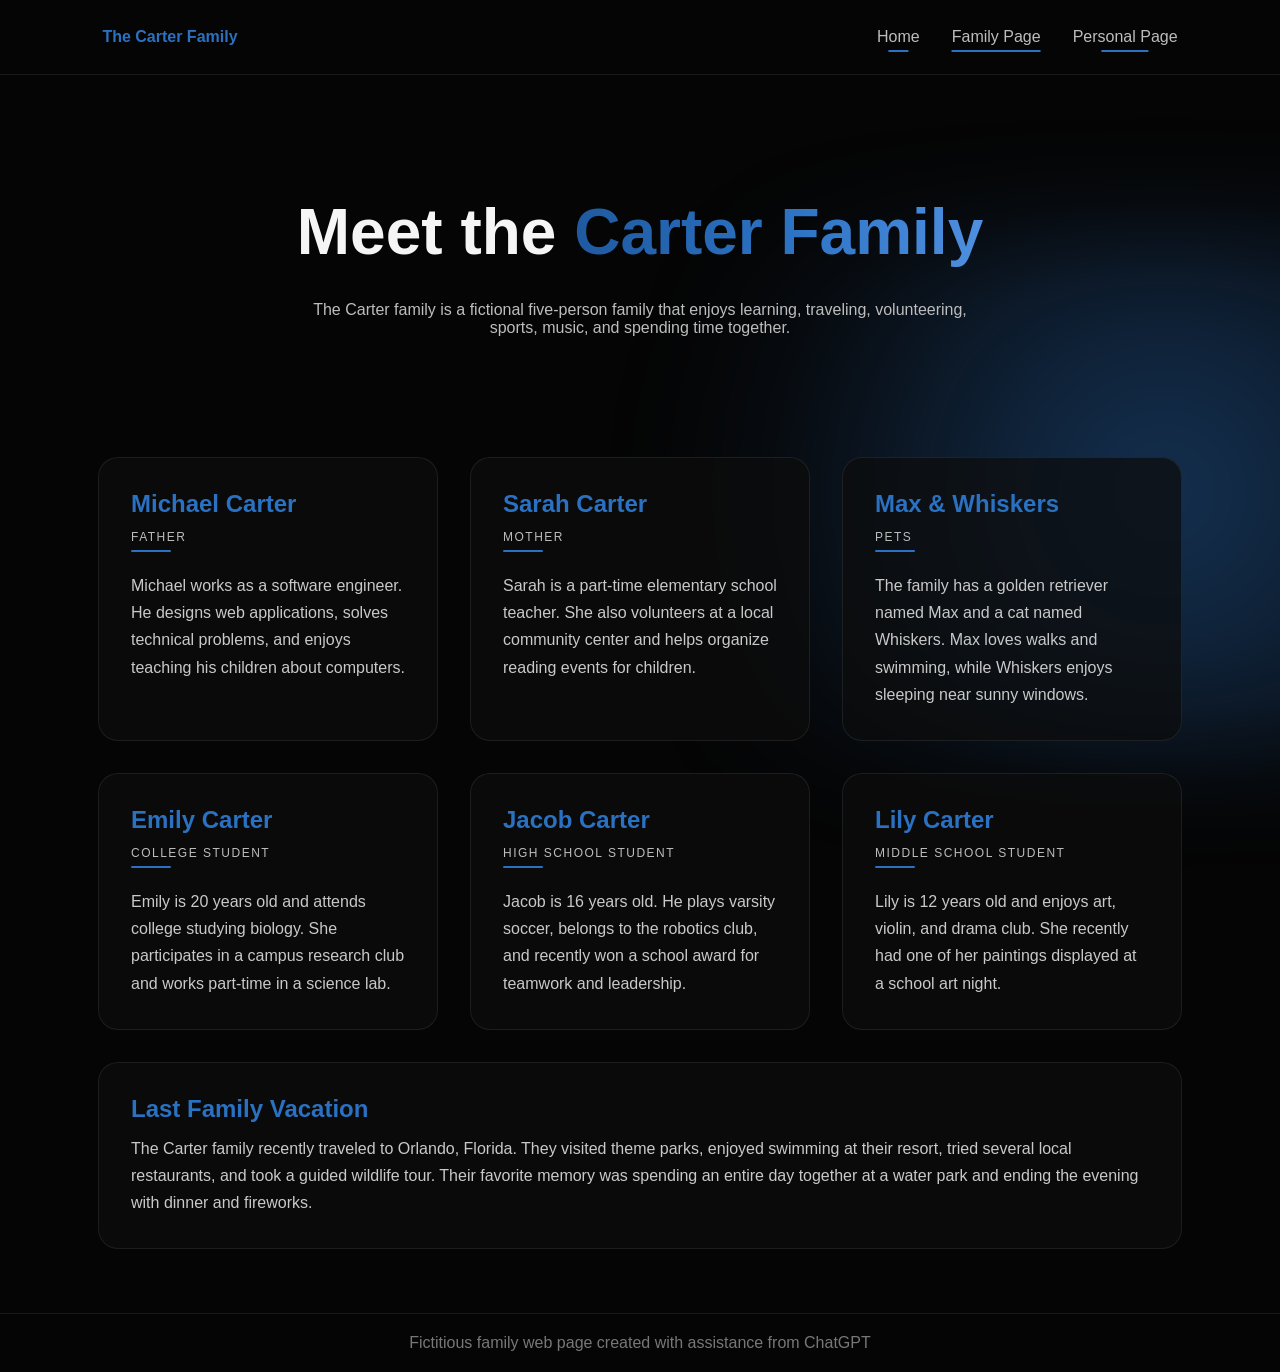
==== commit 60250146: "Update family.html" ====
--- a/family.html
+++ b/family.html
@@ -28,8 +28,8 @@
     <div class="card-grid">
 
         <div class="card">
-            <span class="badge">Father</span>
             <h2>Michael Carter</h2>
+            <div class="role">Father</div>
             <p>
                 Michael works as a software engineer. He designs web applications,
                 solves technical problems, and enjoys teaching his children about computers.
@@ -37,8 +37,8 @@
         </div>
 
         <div class="card">
-            <span class="badge">Mother</span>
             <h2>Sarah Carter</h2>
+            <div class="role">Mother</div>
             <p>
                 Sarah is a part-time elementary school teacher. She also volunteers
                 at a local community center and helps organize reading events for children.
@@ -46,8 +46,8 @@
         </div>
 
         <div class="card">
-            <span class="badge">Pets</span>
             <h2>Max & Whiskers</h2>
+            <div class="role">Pets</div>
             <p>
                 The family has a golden retriever named Max and a cat named Whiskers.
                 Max loves walks and swimming, while Whiskers enjoys sleeping near sunny windows.
@@ -55,8 +55,8 @@
         </div>
 
         <div class="card">
-            <span class="badge">College Student</span>
             <h2>Emily Carter</h2>
+            <div class="role">College Student</div>
             <p>
                 Emily is 20 years old and attends college studying biology.
                 She participates in a campus research club and works part-time in a science lab.
@@ -64,8 +64,8 @@
         </div>
 
         <div class="card">
-            <span class="badge">High School Student</span>
             <h2>Jacob Carter</h2>
+            <div class="role">High School Student</div>
             <p>
                 Jacob is 16 years old. He plays varsity soccer, belongs to the robotics club,
                 and recently won a school award for teamwork and leadership.
@@ -73,8 +73,8 @@
         </div>
 
         <div class="card">
-            <span class="badge">Middle School Student</span>
             <h2>Lily Carter</h2>
+            <div class="role">Middle School Student</div>
             <p>
                 Lily is 12 years old and enjoys art, violin, and drama club.
                 She recently had one of her paintings displayed at a school art night.
--- a/style.css
+++ b/style.css
@@ -222,17 +222,26 @@
 }
 
 /* FAMILY LABELS */
-.badge {
-    display: inline-block;
+.role {
+    font-size: 0.75rem;
+    letter-spacing: 1.5px;
+    text-transform: uppercase;
+    color: #bdbdbd;
+
     margin-bottom: 12px;
-    padding: 5px 10px;
-    font-size: 0.7rem;
-    letter-spacing: 1px;
-    text-transform: uppercase;
-    color: white;
-    border: 1px solid white;
-    background: transparent;
-    border-radius: 6px;
+    position: relative;
+    padding-bottom: 8px;
+}
+
+/* BLUE DIVIDER LINE */
+.role::after {
+    content: "";
+    display: block;
+    width: 40px;
+    height: 2px;
+    background: var(--accent);
+    margin-top: 6px;
+    border-radius: 999px;
 }
 
 /* FOOTER */
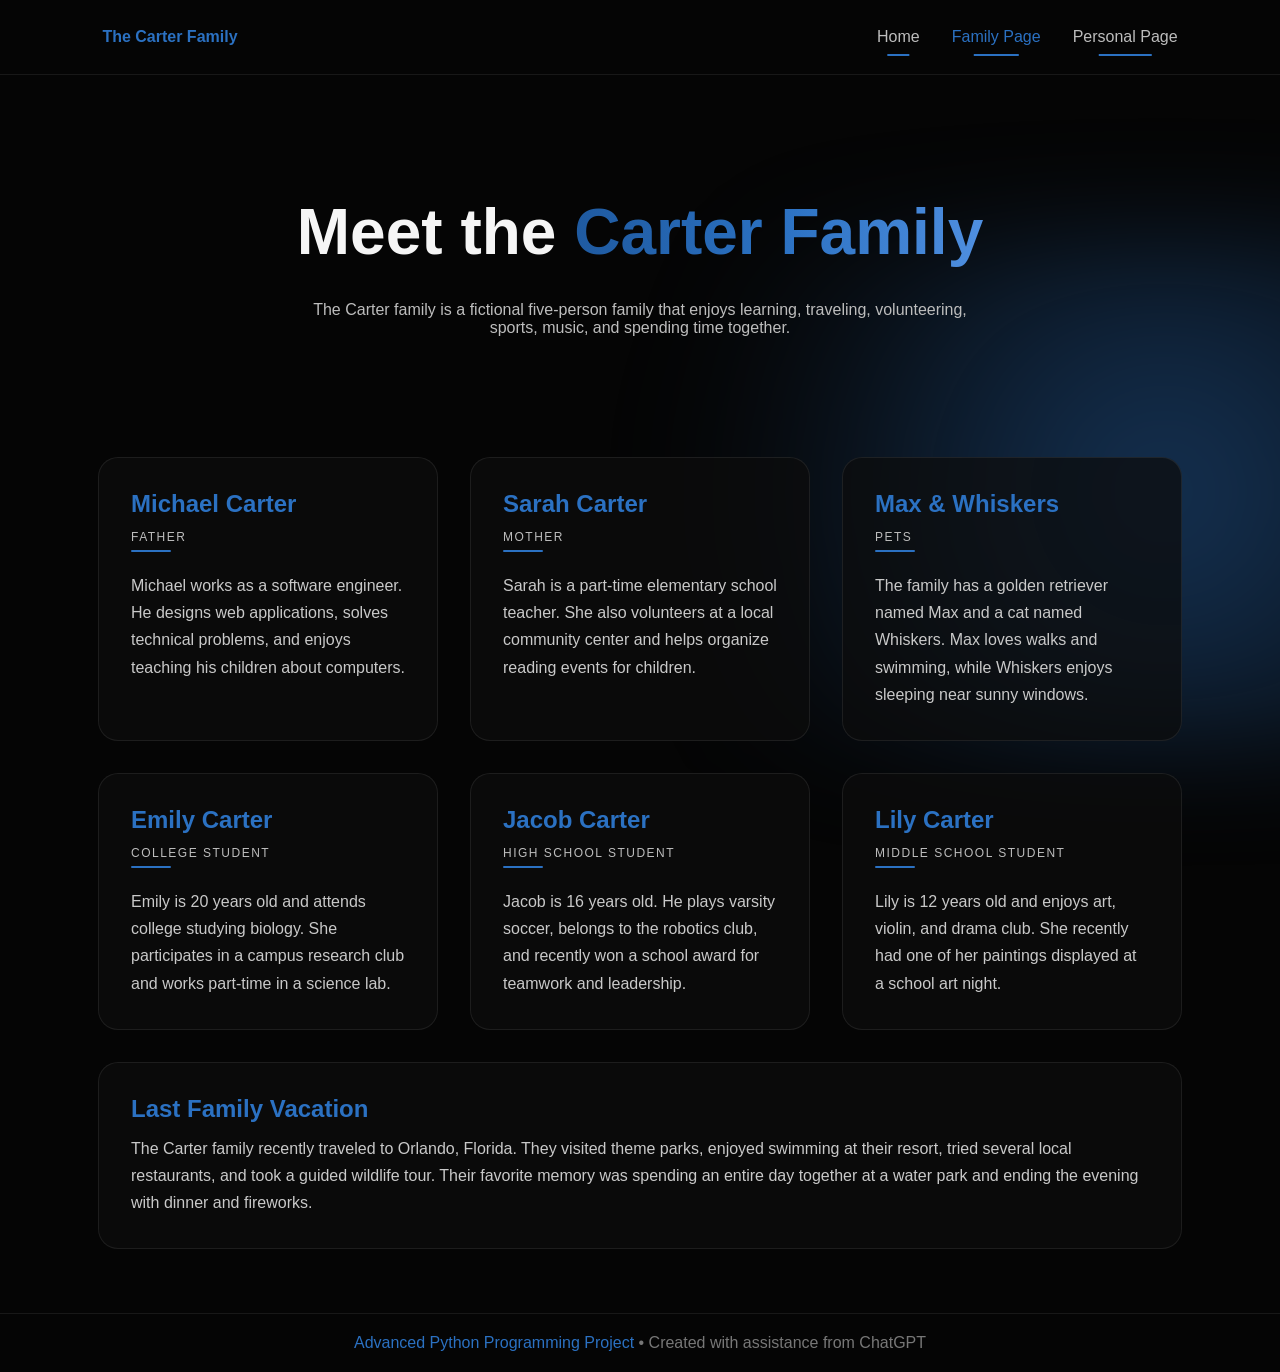
==== commit ec2dc595: "Update family.html" ====
--- a/family.html
+++ b/family.html
@@ -95,7 +95,10 @@
 </div>
 
 <footer>
-    <p>Fictitious family web page created with assistance from ChatGPT</p>
+    <p>
+        <span class="footer-title">Advanced Python Programming Project</span>
+        • Created with assistance from ChatGPT
+    </p>
 </footer>
 
 </body>
--- a/style.css
+++ b/style.css
@@ -61,24 +61,27 @@
     color: #bdbdbd;
     text-decoration: none;
     padding: 6px 0;
-    transition: 0.25s;
+    transition: color 0.25s ease;
 }
 
 nav a::after {
     content: "";
     position: absolute;
     left: 50%;
-    bottom: 0;
-    width: 45%;
+    bottom: -4px;
+    width: 50%;
     height: 2px;
     background: var(--accent);
     transform: translateX(-50%);
-    transition: 0.25s;
-}
-
-nav a:hover::after,
-nav a.active::after {
+    transition: width 0.25s ease;
+}
+
+nav a:hover::after {
     width: 100%;
+}
+
+nav a.active {
+    color: var(--accent);
 }
 
 nav a:hover {
@@ -178,6 +181,12 @@
     display: grid;
     grid-template-columns: repeat(3, var(--card-width));
     gap: var(--space-md);
+    justify-content: center;
+}
+
+/* HOME PAGE FIX: if there are only 2 cards, center them */
+.card-grid:has(.card:nth-child(2):last-child) {
+    grid-template-columns: repeat(2, var(--card-width));
 }
 
 /* CARDS */
@@ -221,19 +230,17 @@
     line-height: 1.7;
 }
 
-/* FAMILY LABELS */
+/* FAMILY ROLE LABELS */
 .role {
     font-size: 0.75rem;
     letter-spacing: 1.5px;
     text-transform: uppercase;
     color: #bdbdbd;
-
     margin-bottom: 12px;
     position: relative;
     padding-bottom: 8px;
 }
 
-/* BLUE DIVIDER LINE */
 .role::after {
     content: "";
     display: block;
@@ -247,12 +254,15 @@
 /* FOOTER */
 footer {
     margin-top: var(--space-lg);
+    padding: 20px;
     text-align: center;
     color: #777;
-    padding: 20px;
     border-top: 1px solid var(--border);
-    opacity: 0;
-    animation: fadeUp 0.8s ease 0.8s forwards;
+}
+
+.footer-title {
+    color: var(--accent);
+    font-weight: 500;
 }
 
 /* ANIMATIONS */
@@ -329,7 +339,8 @@
         max-width: var(--card-width);
     }
 
-    .card-grid {
+    .card-grid,
+    .card-grid:has(.card:nth-child(2):last-child) {
         grid-template-columns: 1fr;
     }
 
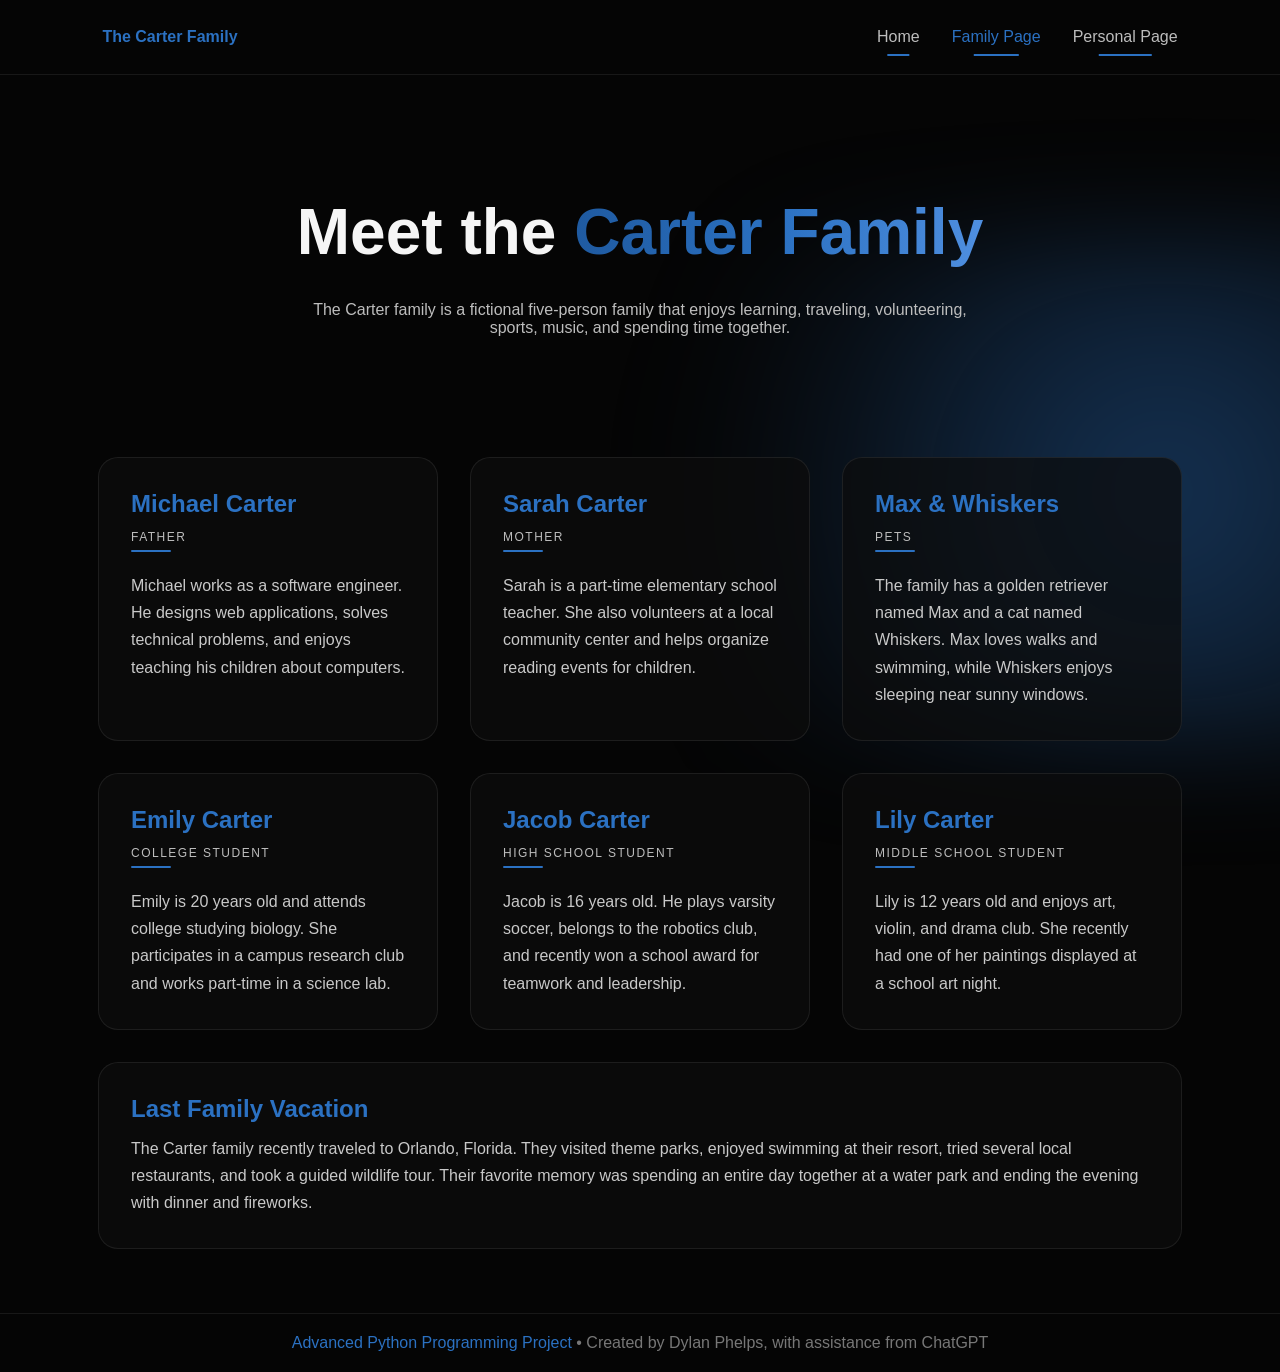
==== commit 663bc831: "Update family.html" ====
--- a/family.html
+++ b/family.html
@@ -97,7 +97,7 @@
 <footer>
     <p>
         <span class="footer-title">Advanced Python Programming Project</span>
-        • Created with assistance from ChatGPT
+        • Created by Dylan Phelps, with assistance from ChatGPT
     </p>
 </footer>
 
